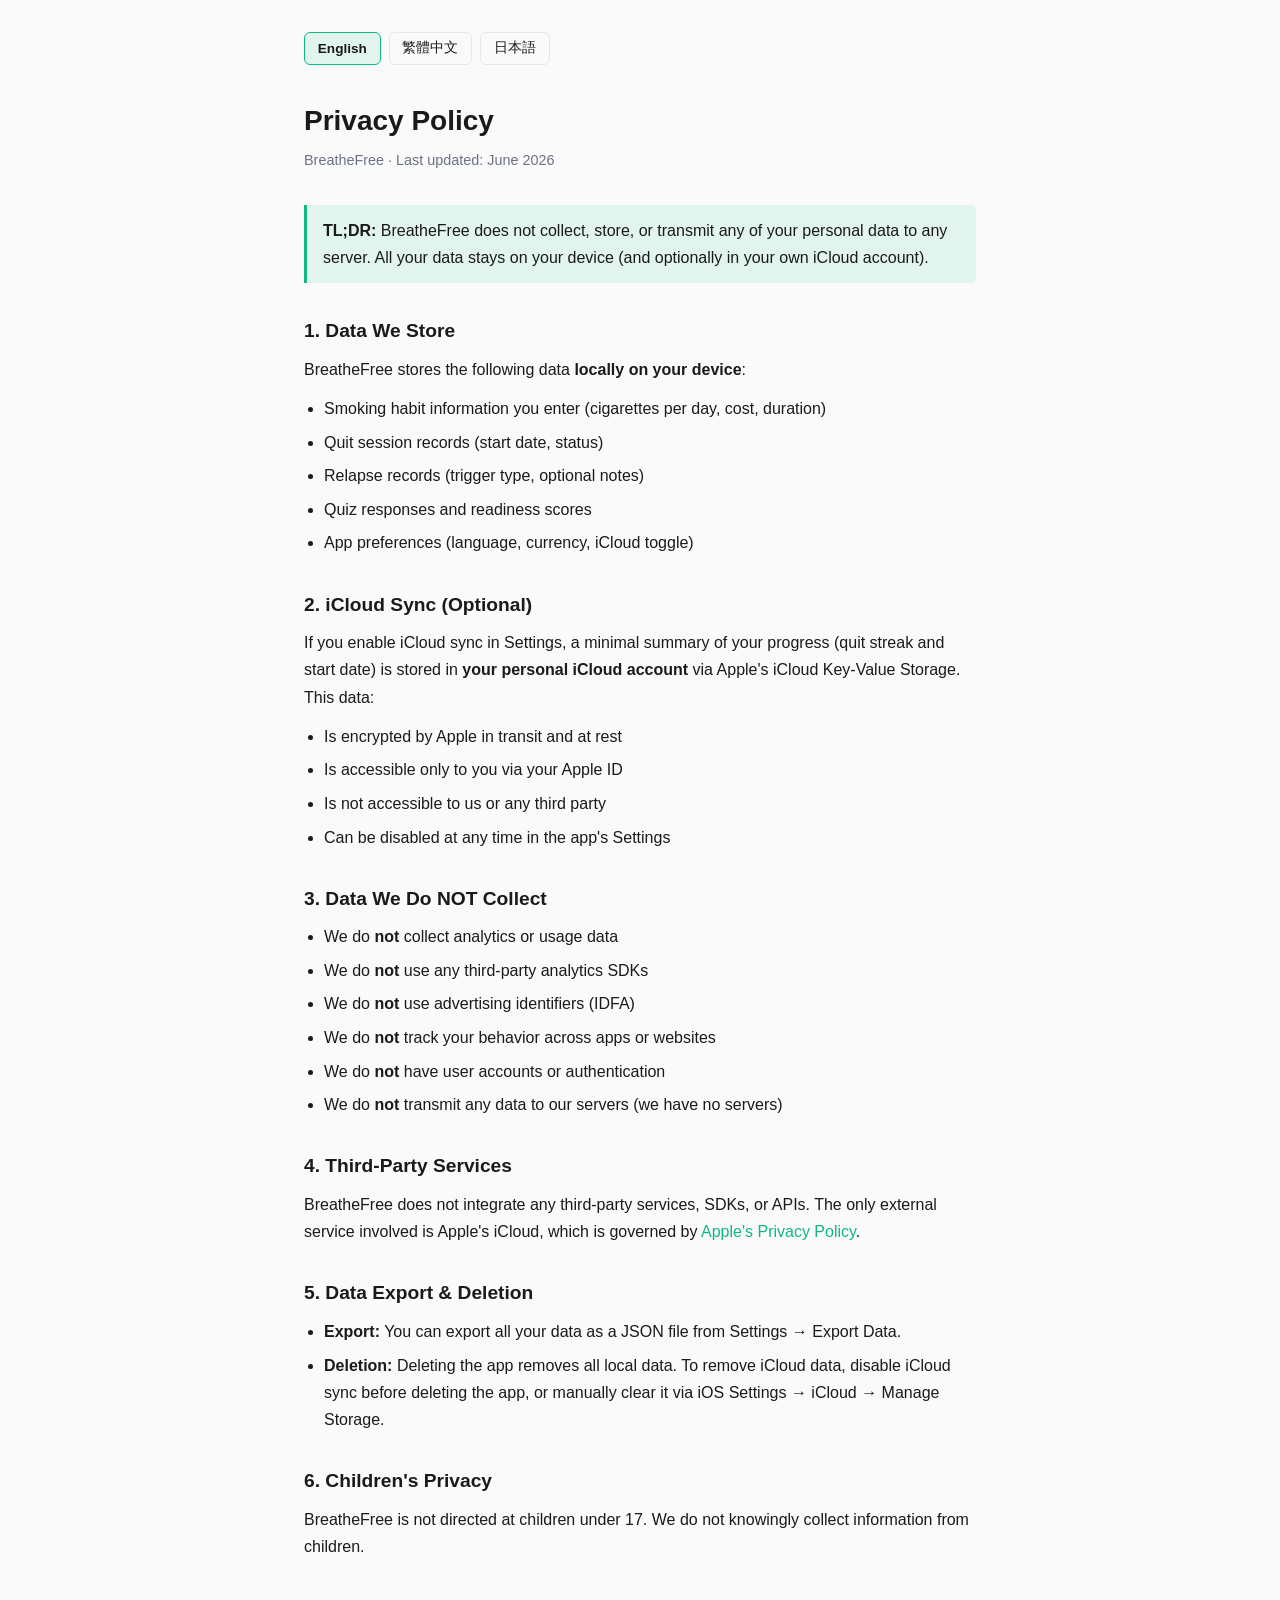
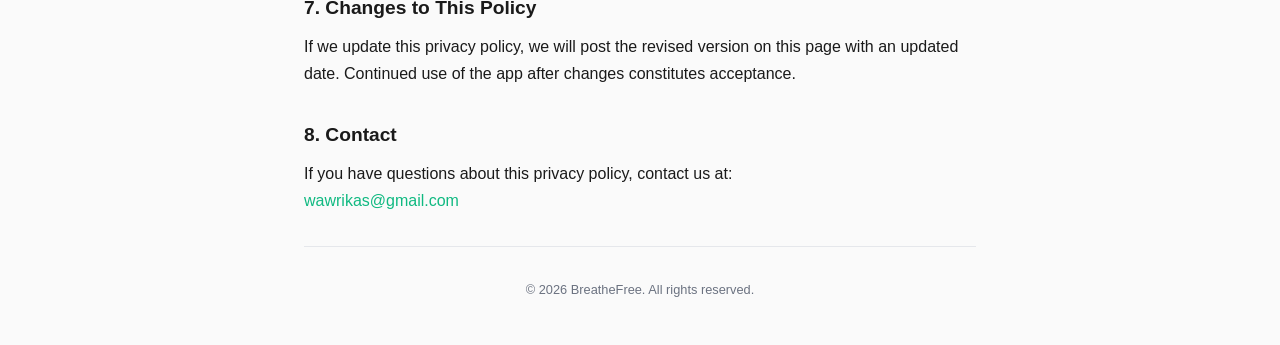
==== privacy-policy.html @ ec68cadc "init" ====
<!DOCTYPE html>
<html lang="en">
<head>
    <meta charset="UTF-8">
    <meta name="viewport" content="width=device-width, initial-scale=1.0">
    <title>BreatheFree — Privacy Policy</title>
    <style>
        :root {
            --bg: #fafafa;
            --text: #1a1a1a;
            --muted: #6b7280;
            --border: #e5e7eb;
            --accent: #10b981;
        }
        @media (prefers-color-scheme: dark) {
            :root {
                --bg: #111111;
                --text: #f0f0f0;
                --muted: #9ca3af;
                --border: #2d2d2d;
                --accent: #34d399;
            }
        }
        * { margin: 0; padding: 0; box-sizing: border-box; }
        body {
            font-family: -apple-system, BlinkMacSystemFont, "SF Pro Text", "Helvetica Neue", sans-serif;
            background: var(--bg);
            color: var(--text);
            line-height: 1.7;
            padding: 2rem 1.5rem;
            max-width: 720px;
            margin: 0 auto;
        }
        h1 { font-size: 1.75rem; font-weight: 700; margin-bottom: 0.25rem; }
        h2 { font-size: 1.2rem; font-weight: 600; margin-top: 2rem; margin-bottom: 0.5rem; }
        p, li { font-size: 1rem; color: var(--text); margin-bottom: 0.75rem; }
        ul { padding-left: 1.25rem; }
        li { margin-bottom: 0.4rem; }
        .subtitle { color: var(--muted); font-size: 0.9rem; margin-bottom: 2rem; }
        .highlight {
            background: color-mix(in srgb, var(--accent) 10%, transparent);
            border-left: 3px solid var(--accent);
            padding: 0.75rem 1rem;
            border-radius: 0 6px 6px 0;
            margin: 1rem 0;
        }
        .highlight p { margin-bottom: 0; }
        a { color: var(--accent); text-decoration: none; }
        a:hover { text-decoration: underline; }
        hr { border: none; border-top: 1px solid var(--border); margin: 2rem 0; }
        .lang-switcher {
            display: flex;
            gap: 0.5rem;
            margin-bottom: 2rem;
            flex-wrap: wrap;
        }
        .lang-switcher button {
            padding: 0.4rem 0.8rem;
            border: 1px solid var(--border);
            border-radius: 6px;
            background: var(--bg);
            color: var(--text);
            cursor: pointer;
            font-size: 0.85rem;
        }
        .lang-switcher button.active {
            border-color: var(--accent);
            background: color-mix(in srgb, var(--accent) 10%, transparent);
            font-weight: 600;
        }
        .lang-section { display: none; }
        .lang-section.active { display: block; }
    </style>
</head>
<body>

<div class="lang-switcher">
    <button class="active" onclick="switchLang('en')">English</button>
    <button onclick="switchLang('zh-hant')">繁體中文</button>
    <button onclick="switchLang('ja')">日本語</button>
</div>

<!-- English -->
<div id="lang-en" class="lang-section active">
    <h1>Privacy Policy</h1>
    <p class="subtitle">BreatheFree · Last updated: June 2026</p>

    <div class="highlight">
        <p><strong>TL;DR:</strong> BreatheFree does not collect, store, or transmit any of your personal data to any server. All your data stays on your device (and optionally in your own iCloud account).</p>
    </div>

    <h2>1. Data We Store</h2>
    <p>BreatheFree stores the following data <strong>locally on your device</strong>:</p>
    <ul>
        <li>Smoking habit information you enter (cigarettes per day, cost, duration)</li>
        <li>Quit session records (start date, status)</li>
        <li>Relapse records (trigger type, optional notes)</li>
        <li>Quiz responses and readiness scores</li>
        <li>App preferences (language, currency, iCloud toggle)</li>
    </ul>

    <h2>2. iCloud Sync (Optional)</h2>
    <p>If you enable iCloud sync in Settings, a minimal summary of your progress (quit streak and start date) is stored in <strong>your personal iCloud account</strong> via Apple's iCloud Key-Value Storage. This data:</p>
    <ul>
        <li>Is encrypted by Apple in transit and at rest</li>
        <li>Is accessible only to you via your Apple ID</li>
        <li>Is not accessible to us or any third party</li>
        <li>Can be disabled at any time in the app's Settings</li>
    </ul>

    <h2>3. Data We Do NOT Collect</h2>
    <ul>
        <li>We do <strong>not</strong> collect analytics or usage data</li>
        <li>We do <strong>not</strong> use any third-party analytics SDKs</li>
        <li>We do <strong>not</strong> use advertising identifiers (IDFA)</li>
        <li>We do <strong>not</strong> track your behavior across apps or websites</li>
        <li>We do <strong>not</strong> have user accounts or authentication</li>
        <li>We do <strong>not</strong> transmit any data to our servers (we have no servers)</li>
    </ul>

    <h2>4. Third-Party Services</h2>
    <p>BreatheFree does not integrate any third-party services, SDKs, or APIs. The only external service involved is Apple's iCloud, which is governed by <a href="https://www.apple.com/legal/privacy/" target="_blank">Apple's Privacy Policy</a>.</p>

    <h2>5. Data Export & Deletion</h2>
    <ul>
        <li><strong>Export:</strong> You can export all your data as a JSON file from Settings → Export Data.</li>
        <li><strong>Deletion:</strong> Deleting the app removes all local data. To remove iCloud data, disable iCloud sync before deleting the app, or manually clear it via iOS Settings → iCloud → Manage Storage.</li>
    </ul>

    <h2>6. Children's Privacy</h2>
    <p>BreatheFree is not directed at children under 17. We do not knowingly collect information from children.</p>

    <h2>7. Changes to This Policy</h2>
    <p>If we update this privacy policy, we will post the revised version on this page with an updated date. Continued use of the app after changes constitutes acceptance.</p>

    <h2>8. Contact</h2>
    <p>If you have questions about this privacy policy, contact us at:<br>
    <a href="mailto:wawrikas@gmail.com">wawrikas@gmail.com</a></p>
</div>

<!-- Traditional Chinese -->
<div id="lang-zh-hant" class="lang-section">
    <h1>隱私權政策</h1>
    <p class="subtitle">BreatheFree · 最後更新：2026 年 6 月</p>

    <div class="highlight">
        <p><strong>簡而言之：</strong>BreatheFree 不會收集、儲存或傳輸任何個人資料到任何伺服器。你的所有資料只存在於你的裝置上（以及可選的你自己的 iCloud 帳號）。</p>
    </div>

    <h2>1. 我們儲存的資料</h2>
    <p>BreatheFree 將以下資料<strong>儲存在你的裝置本地</strong>：</p>
    <ul>
        <li>你輸入的吸菸習慣資訊（每日支數、費用、吸菸時長）</li>
        <li>戒菸紀錄（開始日期、狀態）</li>
        <li>復吸紀錄（觸發因素類型、備註）</li>
        <li>測驗回答和準備度分數</li>
        <li>App 偏好設定（語言、幣別、iCloud 開關）</li>
    </ul>

    <h2>2. iCloud 同步（可選）</h2>
    <p>如果你在設定中啟用 iCloud 同步，你的進度摘要（戒菸天數和開始日期）會透過 Apple 的 iCloud 鍵值儲存空間儲存在<strong>你個人的 iCloud 帳號</strong>中。這些資料：</p>
    <ul>
        <li>由 Apple 在傳輸和靜態時加密</li>
        <li>只有你透過你的 Apple ID 才能存取</li>
        <li>我們或任何第三方無法存取</li>
        <li>可隨時在 App 設定中停用</li>
    </ul>

    <h2>3. 我們不收集的資料</h2>
    <ul>
        <li>我們<strong>不</strong>收集分析或使用資料</li>
        <li>我們<strong>不</strong>使用任何第三方分析 SDK</li>
        <li>我們<strong>不</strong>使用廣告識別碼（IDFA）</li>
        <li>我們<strong>不</strong>追蹤你在不同 App 或網站上的行為</li>
        <li>我們<strong>不</strong>提供使用者帳號或認證系統</li>
        <li>我們<strong>不</strong>向任何伺服器傳輸資料（我們沒有伺服器）</li>
    </ul>

    <h2>4. 第三方服務</h2>
    <p>BreatheFree 未整合任何第三方服務、SDK 或 API。唯一涉及的外部服務是 Apple 的 iCloud，受 <a href="https://www.apple.com/legal/privacy/" target="_blank">Apple 隱私政策</a>管轄。</p>

    <h2>5. 資料匯出與刪除</h2>
    <ul>
        <li><strong>匯出：</strong>你可以從設定 → 匯出資料，將所有資料匯出為 JSON 檔案。</li>
        <li><strong>刪除：</strong>刪除 App 即移除所有本地資料。如需移除 iCloud 資料，請在刪除 App 前停用 iCloud 同步，或透過 iOS 設定 → iCloud → 管理儲存空間手動清除。</li>
    </ul>

    <h2>6. 兒童隱私</h2>
    <p>BreatheFree 並非針對 17 歲以下兒童。我們不會有意收集兒童的資訊。</p>

    <h2>7. 政策變更</h2>
    <p>如果我們更新此隱私政策，將在此頁面發布修訂版本並更新日期。在變更後繼續使用 App 即表示接受修訂內容。</p>

    <h2>8. 聯絡方式</h2>
    <p>如果你對此隱私政策有任何疑問，請聯絡：<br>
    <a href="mailto:wawrikas@gmail.com">wawrikas@gmail.com</a></p>
</div>

<!-- Japanese -->
<div id="lang-ja" class="lang-section">
    <h1>プライバシーポリシー</h1>
    <p class="subtitle">BreatheFree · 最終更新：2026年6月</p>

    <div class="highlight">
        <p><strong>要約：</strong>BreatheFreeは、お客様の個人データをいかなるサーバーにも収集、保存、送信しません。すべてのデータはお客様のデバイス上（およびオプションでお客様自身のiCloudアカウント）にのみ保存されます。</p>
    </div>

    <h2>1. 保存するデータ</h2>
    <p>BreatheFreeは以下のデータを<strong>お客様のデバイスにローカル保存</strong>します：</p>
    <ul>
        <li>入力された喫煙習慣情報（1日の本数、費用、喫煙期間）</li>
        <li>禁煙セッション記録（開始日、ステータス）</li>
        <li>再喫煙記録（トリガータイプ、任意のメモ）</li>
        <li>クイズの回答と準備度スコア</li>
        <li>アプリ設定（言語、通貨、iCloud切替）</li>
    </ul>

    <h2>2. iCloud同期（オプション）</h2>
    <p>設定でiCloud同期を有効にすると、進捗の要約（禁煙日数と開始日）がAppleのiCloudキーバリューストレージを通じて<strong>お客様個人のiCloudアカウント</strong>に保存されます。このデータは：</p>
    <ul>
        <li>Appleにより転送時・保存時ともに暗号化されます</li>
        <li>お客様のApple IDを通じてのみアクセス可能です</li>
        <li>当社または第三者はアクセスできません</li>
        <li>アプリの設定からいつでも無効にできます</li>
    </ul>

    <h2>3. 収集しないデータ</h2>
    <ul>
        <li>アナリティクスや利用データを収集<strong>しません</strong></li>
        <li>サードパーティのアナリティクスSDKを使用<strong>しません</strong></li>
        <li>広告識別子（IDFA）を使用<strong>しません</strong></li>
        <li>アプリやウェブサイト間での行動を追跡<strong>しません</strong></li>
        <li>ユーザーアカウントや認証システムは<strong>ありません</strong></li>
        <li>いかなるサーバーにもデータを送信<strong>しません</strong>（サーバーを持っていません）</li>
    </ul>

    <h2>4. サードパーティサービス</h2>
    <p>BreatheFreeはサードパーティのサービス、SDK、APIを一切統合していません。関連する唯一の外部サービスはAppleのiCloudであり、<a href="https://www.apple.com/legal/privacy/" target="_blank">Appleのプライバシーポリシー</a>に準拠します。</p>

    <h2>5. データのエクスポートと削除</h2>
    <ul>
        <li><strong>エクスポート：</strong>設定→データエクスポートから、すべてのデータをJSONファイルとしてエクスポートできます。</li>
        <li><strong>削除：</strong>アプリを削除するとすべてのローカルデータが削除されます。iCloudデータを削除するには、アプリ削除前にiCloud同期を無効にするか、iOS設定→iCloud→ストレージ管理から手動で削除してください。</li>
    </ul>

    <h2>6. 児童のプライバシー</h2>
    <p>BreatheFreeは17歳未満の児童を対象としていません。児童の情報を意図的に収集することはありません。</p>

    <h2>7. ポリシーの変更</h2>
    <p>本プライバシーポリシーを更新する場合、日付を更新してこのページに掲載します。変更後のアプリの継続使用は、改訂内容の承諾とみなされます。</p>

    <h2>8. お問い合わせ</h2>
    <p>本プライバシーポリシーについてご質問がある場合：<br>
    <a href="mailto:wawrikas@gmail.com">wawrikas@gmail.com</a></p>
</div>

<hr>
<p style="color: var(--muted); font-size: 0.8rem; text-align: center;">© 2026 BreatheFree. All rights reserved.</p>

<script>
function switchLang(lang) {
    document.querySelectorAll('.lang-section').forEach(el => el.classList.remove('active'));
    document.querySelectorAll('.lang-switcher button').forEach(el => el.classList.remove('active'));
    document.getElementById('lang-' + lang).classList.add('active');
    event.target.classList.add('active');
}
</script>
</body>
</html>
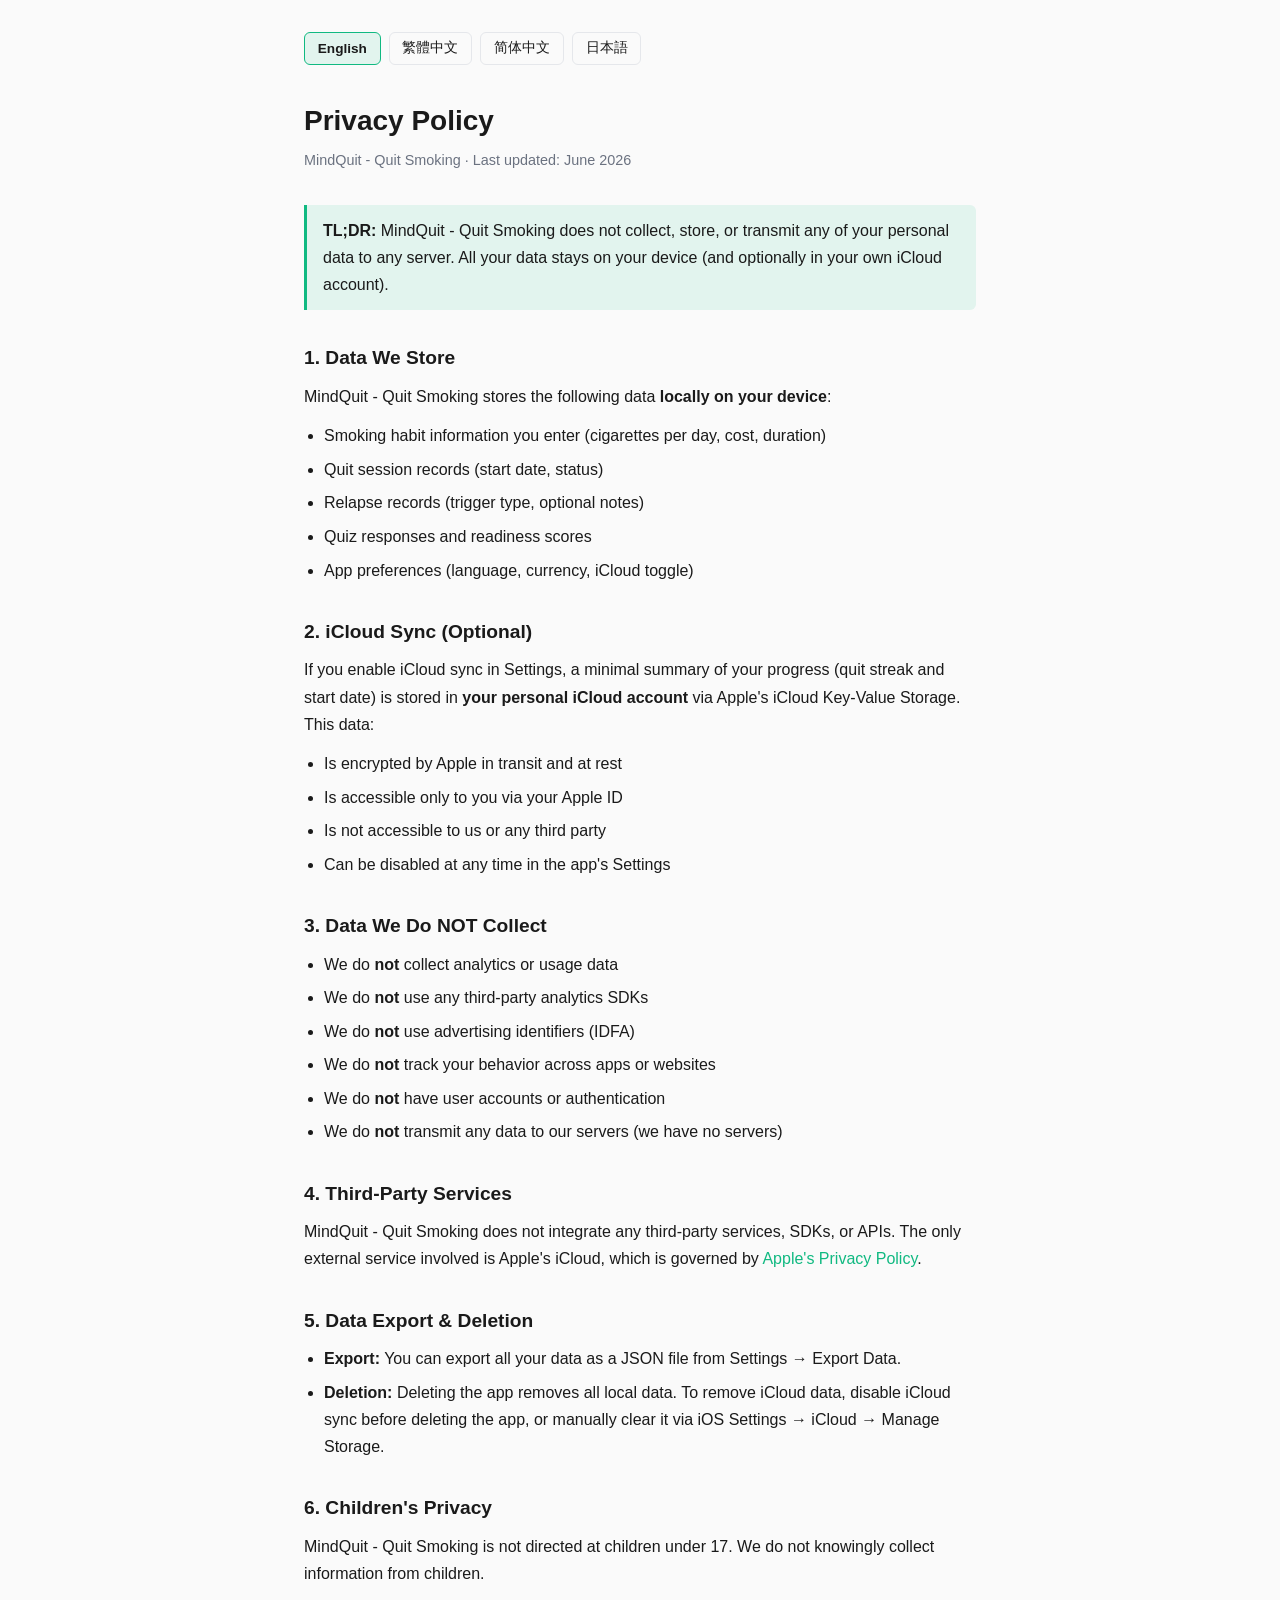
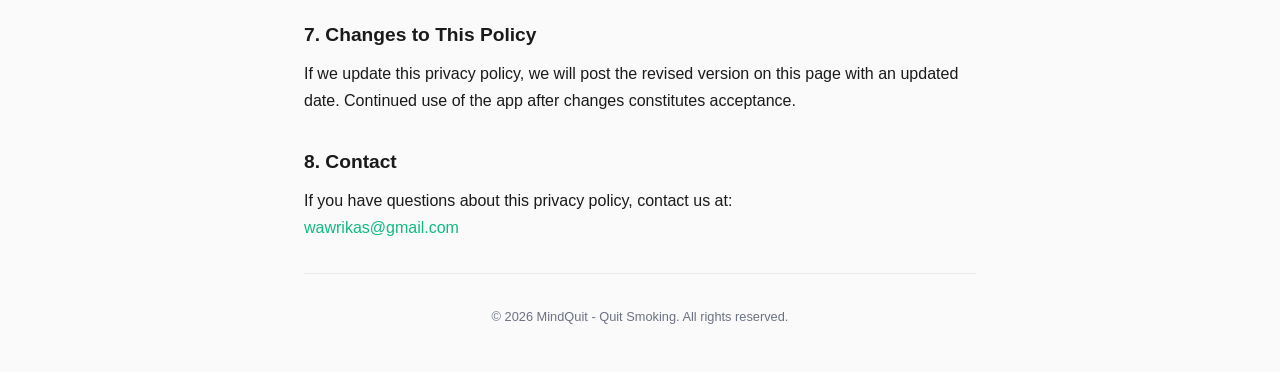
==== commit 9e54979d: "feat: update" ====
--- a/privacy-policy.html
+++ b/privacy-policy.html
@@ -3,7 +3,7 @@
 <head>
     <meta charset="UTF-8">
     <meta name="viewport" content="width=device-width, initial-scale=1.0">
-    <title>BreatheFree — Privacy Policy</title>
+    <title>MindQuit - Quit Smoking — Privacy Policy</title>
     <style>
         :root {
             --bg: #fafafa;
@@ -75,22 +75,23 @@
 <body>
 
 <div class="lang-switcher">
-    <button class="active" onclick="switchLang('en')">English</button>
-    <button onclick="switchLang('zh-hant')">繁體中文</button>
-    <button onclick="switchLang('ja')">日本語</button>
+    <button class="active" onclick="switchLang(event, 'en')">English</button>
+    <button onclick="switchLang(event, 'zh-hant')">繁體中文</button>
+    <button onclick="switchLang(event, 'zh-hans')">简体中文</button>
+    <button onclick="switchLang(event, 'ja')">日本語</button>
 </div>
 
 <!-- English -->
 <div id="lang-en" class="lang-section active">
     <h1>Privacy Policy</h1>
-    <p class="subtitle">BreatheFree · Last updated: June 2026</p>
+    <p class="subtitle">MindQuit - Quit Smoking · Last updated: June 2026</p>
 
     <div class="highlight">
-        <p><strong>TL;DR:</strong> BreatheFree does not collect, store, or transmit any of your personal data to any server. All your data stays on your device (and optionally in your own iCloud account).</p>
+        <p><strong>TL;DR:</strong> MindQuit - Quit Smoking does not collect, store, or transmit any of your personal data to any server. All your data stays on your device (and optionally in your own iCloud account).</p>
     </div>
 
     <h2>1. Data We Store</h2>
-    <p>BreatheFree stores the following data <strong>locally on your device</strong>:</p>
+    <p>MindQuit - Quit Smoking stores the following data <strong>locally on your device</strong>:</p>
     <ul>
         <li>Smoking habit information you enter (cigarettes per day, cost, duration)</li>
         <li>Quit session records (start date, status)</li>
@@ -119,7 +120,7 @@
     </ul>
 
     <h2>4. Third-Party Services</h2>
-    <p>BreatheFree does not integrate any third-party services, SDKs, or APIs. The only external service involved is Apple's iCloud, which is governed by <a href="https://www.apple.com/legal/privacy/" target="_blank">Apple's Privacy Policy</a>.</p>
+    <p>MindQuit - Quit Smoking does not integrate any third-party services, SDKs, or APIs. The only external service involved is Apple's iCloud, which is governed by <a href="https://www.apple.com/legal/privacy/" target="_blank">Apple's Privacy Policy</a>.</p>
 
     <h2>5. Data Export & Deletion</h2>
     <ul>
@@ -128,7 +129,7 @@
     </ul>
 
     <h2>6. Children's Privacy</h2>
-    <p>BreatheFree is not directed at children under 17. We do not knowingly collect information from children.</p>
+    <p>MindQuit - Quit Smoking is not directed at children under 17. We do not knowingly collect information from children.</p>
 
     <h2>7. Changes to This Policy</h2>
     <p>If we update this privacy policy, we will post the revised version on this page with an updated date. Continued use of the app after changes constitutes acceptance.</p>
@@ -141,14 +142,14 @@
 <!-- Traditional Chinese -->
 <div id="lang-zh-hant" class="lang-section">
     <h1>隱私權政策</h1>
-    <p class="subtitle">BreatheFree · 最後更新：2026 年 6 月</p>
+    <p class="subtitle">MindQuit - Quit Smoking · 最後更新：2026 年 6 月</p>
 
     <div class="highlight">
-        <p><strong>簡而言之：</strong>BreatheFree 不會收集、儲存或傳輸任何個人資料到任何伺服器。你的所有資料只存在於你的裝置上（以及可選的你自己的 iCloud 帳號）。</p>
+        <p><strong>簡而言之：</strong>MindQuit - Quit Smoking 不會收集、儲存或傳輸任何個人資料到任何伺服器。你的所有資料只存在於你的裝置上（以及可選的你自己的 iCloud 帳號）。</p>
     </div>
 
     <h2>1. 我們儲存的資料</h2>
-    <p>BreatheFree 將以下資料<strong>儲存在你的裝置本地</strong>：</p>
+    <p>MindQuit - Quit Smoking 將以下資料<strong>儲存在你的裝置本地</strong>：</p>
     <ul>
         <li>你輸入的吸菸習慣資訊（每日支數、費用、吸菸時長）</li>
         <li>戒菸紀錄（開始日期、狀態）</li>
@@ -177,7 +178,7 @@
     </ul>
 
     <h2>4. 第三方服務</h2>
-    <p>BreatheFree 未整合任何第三方服務、SDK 或 API。唯一涉及的外部服務是 Apple 的 iCloud，受 <a href="https://www.apple.com/legal/privacy/" target="_blank">Apple 隱私政策</a>管轄。</p>
+    <p>MindQuit - Quit Smoking 未整合任何第三方服務、SDK 或 API。唯一涉及的外部服務是 Apple 的 iCloud，受 <a href="https://www.apple.com/legal/privacy/" target="_blank">Apple 隱私政策</a>管轄。</p>
 
     <h2>5. 資料匯出與刪除</h2>
     <ul>
@@ -186,7 +187,7 @@
     </ul>
 
     <h2>6. 兒童隱私</h2>
-    <p>BreatheFree 並非針對 17 歲以下兒童。我們不會有意收集兒童的資訊。</p>
+    <p>MindQuit - Quit Smoking 並非針對 17 歲以下兒童。我們不會有意收集兒童的資訊。</p>
 
     <h2>7. 政策變更</h2>
     <p>如果我們更新此隱私政策，將在此頁面發布修訂版本並更新日期。在變更後繼續使用 App 即表示接受修訂內容。</p>
@@ -196,17 +197,75 @@
     <a href="mailto:wawrikas@gmail.com">wawrikas@gmail.com</a></p>
 </div>
 
+<!-- Simplified Chinese -->
+<div id="lang-zh-hans" class="lang-section">
+    <h1>隐私政策</h1>
+    <p class="subtitle">MindQuit - Quit Smoking · 最后更新：2026 年 6 月</p>
+
+    <div class="highlight">
+        <p><strong>简而言之：</strong>MindQuit - Quit Smoking 不会收集、存储或传输任何个人数据到任何服务器。你的所有数据只保存在你的设备上（以及可选的你自己的 iCloud 账号）。</p>
+    </div>
+
+    <h2>1. 我们存储的数据</h2>
+    <p>MindQuit - Quit Smoking 将以下数据<strong>存储在你的设备本地</strong>：</p>
+    <ul>
+        <li>你输入的吸烟习惯信息（每日支数、费用、吸烟时长）</li>
+        <li>戒烟记录（开始日期、状态）</li>
+        <li>复吸记录（触发因素类型、备注）</li>
+        <li>测验回答和准备度分数</li>
+        <li>App 偏好设置（语言、币种、iCloud 开关）</li>
+    </ul>
+
+    <h2>2. iCloud 同步（可选）</h2>
+    <p>如果你在设置中启用 iCloud 同步，你的进度摘要（戒烟天数和开始日期）会通过 Apple 的 iCloud 键值存储空间保存到<strong>你个人的 iCloud 账号</strong>中。这些数据：</p>
+    <ul>
+        <li>由 Apple 在传输和静态存储时加密</li>
+        <li>仅你可通过 Apple ID 访问</li>
+        <li>我们或任何第三方都无法访问</li>
+        <li>可随时在 App 设置中停用</li>
+    </ul>
+
+    <h2>3. 我们不收集的数据</h2>
+    <ul>
+        <li>我们<strong>不</strong>收集分析或使用数据</li>
+        <li>我们<strong>不</strong>使用任何第三方分析 SDK</li>
+        <li>我们<strong>不</strong>使用广告标识符（IDFA）</li>
+        <li>我们<strong>不</strong>跟踪你在不同 App 或网站上的行为</li>
+        <li>我们<strong>不</strong>提供用户账号或认证系统</li>
+        <li>我们<strong>不</strong>向任何服务器传输数据（我们没有服务器）</li>
+    </ul>
+
+    <h2>4. 第三方服务</h2>
+    <p>MindQuit - Quit Smoking 未集成任何第三方服务、SDK 或 API。唯一涉及的外部服务是 Apple 的 iCloud，受 <a href="https://www.apple.com/legal/privacy/" target="_blank">Apple 隐私政策</a>约束。</p>
+
+    <h2>5. 数据导出与删除</h2>
+    <ul>
+        <li><strong>导出：</strong>你可以在设置 → 导出数据，将所有数据导出为 JSON 文件。</li>
+        <li><strong>删除：</strong>删除 App 会移除所有本地数据。如需同时移除 iCloud 数据，请先在删除 App 前停用 iCloud 同步，或通过 iOS 设置 → iCloud → 管理存储空间手动清除。</li>
+    </ul>
+
+    <h2>6. 儿童隐私</h2>
+    <p>MindQuit - Quit Smoking 不面向 17 岁以下儿童。我们不会有意收集儿童信息。</p>
+
+    <h2>7. 政策变更</h2>
+    <p>如果我们更新本隐私政策，会在本页面发布修订版本并更新日期。变更后继续使用 App 即表示你接受修订内容。</p>
+
+    <h2>8. 联系方式</h2>
+    <p>如果你对本隐私政策有任何疑问，请联系：<br>
+    <a href="mailto:wawrikas@gmail.com">wawrikas@gmail.com</a></p>
+</div>
+
 <!-- Japanese -->
 <div id="lang-ja" class="lang-section">
     <h1>プライバシーポリシー</h1>
-    <p class="subtitle">BreatheFree · 最終更新：2026年6月</p>
+    <p class="subtitle">MindQuit - Quit Smoking · 最終更新：2026年6月</p>
 
     <div class="highlight">
-        <p><strong>要約：</strong>BreatheFreeは、お客様の個人データをいかなるサーバーにも収集、保存、送信しません。すべてのデータはお客様のデバイス上（およびオプションでお客様自身のiCloudアカウント）にのみ保存されます。</p>
+        <p><strong>要約：</strong>MindQuit - Quit Smokingは、お客様の個人データをいかなるサーバーにも収集、保存、送信しません。すべてのデータはお客様のデバイス上（およびオプションでお客様自身のiCloudアカウント）にのみ保存されます。</p>
     </div>
 
     <h2>1. 保存するデータ</h2>
-    <p>BreatheFreeは以下のデータを<strong>お客様のデバイスにローカル保存</strong>します：</p>
+    <p>MindQuit - Quit Smokingは以下のデータを<strong>お客様のデバイスにローカル保存</strong>します：</p>
     <ul>
         <li>入力された喫煙習慣情報（1日の本数、費用、喫煙期間）</li>
         <li>禁煙セッション記録（開始日、ステータス）</li>
@@ -235,7 +294,7 @@
     </ul>
 
     <h2>4. サードパーティサービス</h2>
-    <p>BreatheFreeはサードパーティのサービス、SDK、APIを一切統合していません。関連する唯一の外部サービスはAppleのiCloudであり、<a href="https://www.apple.com/legal/privacy/" target="_blank">Appleのプライバシーポリシー</a>に準拠します。</p>
+    <p>MindQuit - Quit Smokingはサードパーティのサービス、SDK、APIを一切統合していません。関連する唯一の外部サービスはAppleのiCloudであり、<a href="https://www.apple.com/legal/privacy/" target="_blank">Appleのプライバシーポリシー</a>に準拠します。</p>
 
     <h2>5. データのエクスポートと削除</h2>
     <ul>
@@ -244,7 +303,7 @@
     </ul>
 
     <h2>6. 児童のプライバシー</h2>
-    <p>BreatheFreeは17歳未満の児童を対象としていません。児童の情報を意図的に収集することはありません。</p>
+    <p>MindQuit - Quit Smokingは17歳未満の児童を対象としていません。児童の情報を意図的に収集することはありません。</p>
 
     <h2>7. ポリシーの変更</h2>
     <p>本プライバシーポリシーを更新する場合、日付を更新してこのページに掲載します。変更後のアプリの継続使用は、改訂内容の承諾とみなされます。</p>
@@ -255,14 +314,14 @@
 </div>
 
 <hr>
-<p style="color: var(--muted); font-size: 0.8rem; text-align: center;">© 2026 BreatheFree. All rights reserved.</p>
+<p style="color: var(--muted); font-size: 0.8rem; text-align: center;">© 2026 MindQuit - Quit Smoking. All rights reserved.</p>
 
 <script>
-function switchLang(lang) {
-    document.querySelectorAll('.lang-section').forEach(el => el.classList.remove('active'));
-    document.querySelectorAll('.lang-switcher button').forEach(el => el.classList.remove('active'));
-    document.getElementById('lang-' + lang).classList.add('active');
-    event.target.classList.add('active');
+function switchLang(event, lang) {
+    document.querySelectorAll(".lang-section").forEach(el => el.classList.remove("active"));
+    document.querySelectorAll(".lang-switcher button").forEach(el => el.classList.remove("active"));
+    document.getElementById("lang-" + lang).classList.add("active");
+    event.currentTarget.classList.add("active");
 }
 </script>
 </body>
